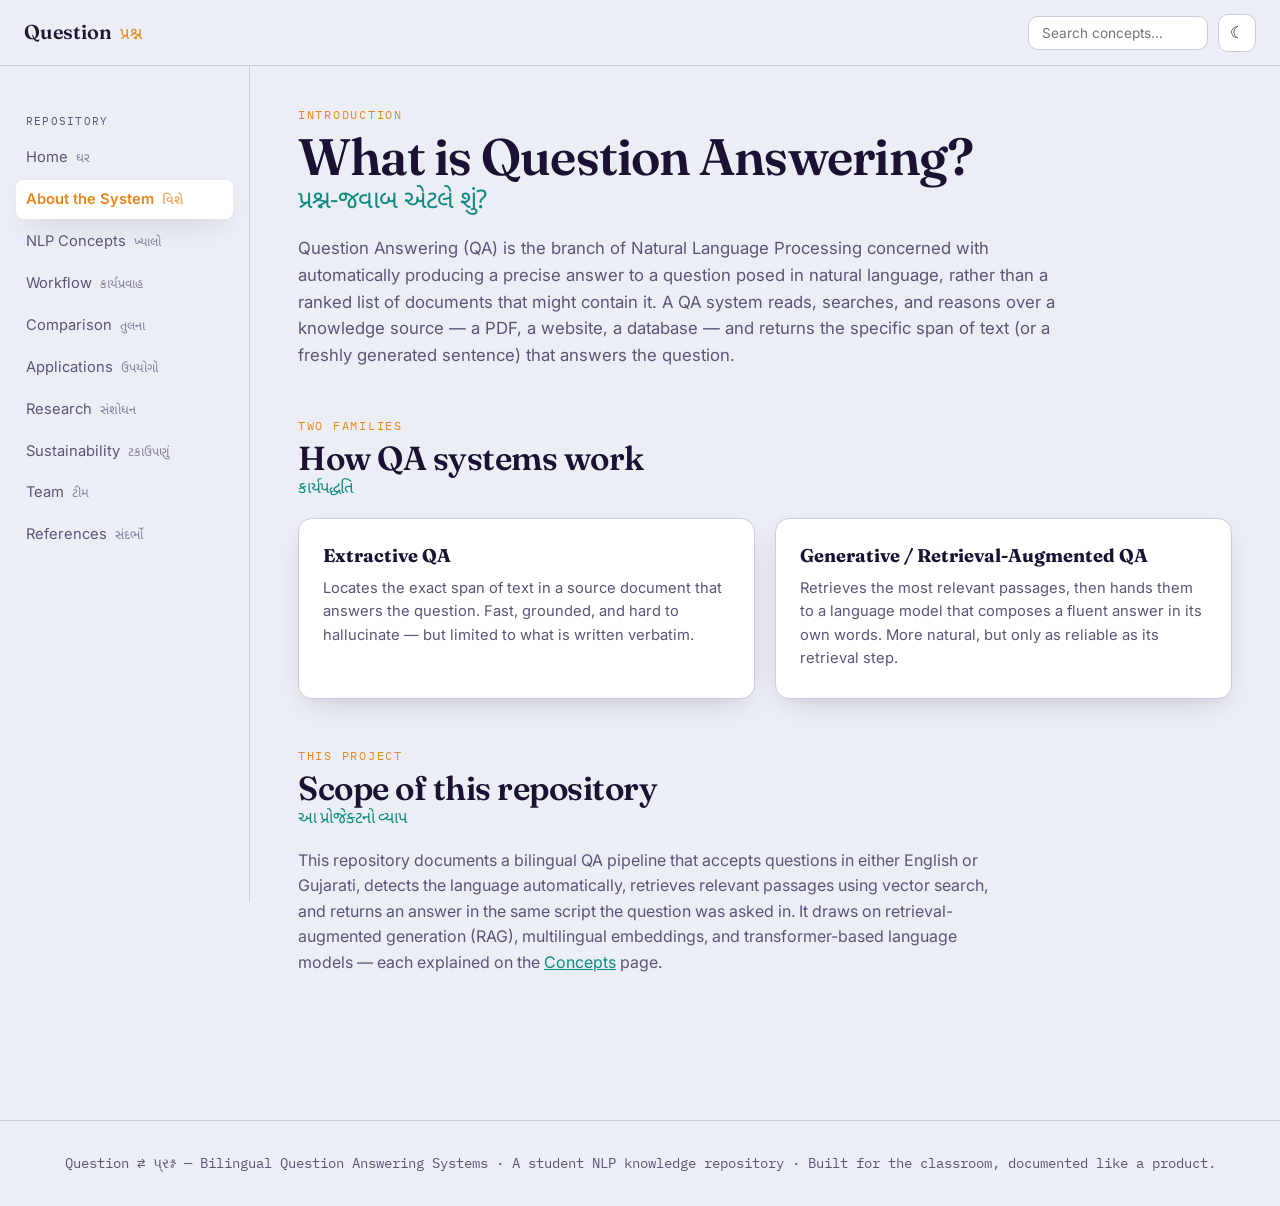
==== about.html @ a348e24c "moved to main folder" ====
<!DOCTYPE html>
<html lang="en">
<head>
<meta charset="UTF-8">
<meta name="viewport" content="width=device-width, initial-scale=1.0">
<title>About the System · Question ⇄ પ્રશ્ન</title>
<meta name="description" content="A bilingual (English + Gujarati) Question Answering Systems knowledge repository — concepts, pipelines, comparisons, applications and research.">
<link rel="preconnect" href="https://fonts.googleapis.com">
<link rel="preconnect" href="https://fonts.gstatic.com" crossorigin>
<link href="https://fonts.googleapis.com/css2?family=Fraunces:opsz,wght@9..144,400;9..144,600;9..144,700&family=Inter:wght@400;500;600;700&family=Noto+Sans+Gujarati:wght@400;500;600;700&family=IBM+Plex+Mono:wght@400;500&display=swap" rel="stylesheet">
<link rel="stylesheet" href="./css/style.css">
</head>
<body>
<div id="progress-bar"></div>
<header class="topbar">
  <div style="display:flex;align-items:center;gap:.4rem;">
    <button id="nav-toggle" class="icon-btn" aria-label="Toggle navigation">☰</button>
    <a class="brand" href="./index.html">
      <span class="brand-en">Question</span><span class="brand-gu">પ્રશ્ન</span>
    </a>
  </div>
  <div class="topbar-tools">
    <input id="search-input" type="text" placeholder="Search concepts…" aria-label="Search">
    <button id="theme-toggle" class="icon-btn" aria-label="Toggle dark mode">☾</button>
  </div>
</header>
<div class="shell">
  <aside class="sidebar" id="sidebar">
    <div class="sidebar-heading">Repository</div>
    <nav>
      <a class="nav-link" href="./index.html"><span class="en">Home</span><span class="gu">ઘર</span></a>
      <a class="nav-link active" href="./about.html"><span class="en">About the System</span><span class="gu">વિશે</span></a>
      <a class="nav-link" href="./concepts.html"><span class="en">NLP Concepts</span><span class="gu">ખ્યાલો</span></a>
      <a class="nav-link" href="./workflow.html"><span class="en">Workflow</span><span class="gu">કાર્યપ્રવાહ</span></a>
      <a class="nav-link" href="./comparison.html"><span class="en">Comparison</span><span class="gu">તુલના</span></a>
      <a class="nav-link" href="./applications.html"><span class="en">Applications</span><span class="gu">ઉપયોગો</span></a>
      <a class="nav-link" href="./research.html"><span class="en">Research</span><span class="gu">સંશોધન</span></a>
      <a class="nav-link" href="./sustainability.html"><span class="en">Sustainability</span><span class="gu">ટકાઉપણું</span></a>
      <a class="nav-link" href="./team.html"><span class="en">Team</span><span class="gu">ટીમ</span></a>
      <a class="nav-link" href="./references.html"><span class="en">References</span><span class="gu">સંદર્ભો</span></a>
    </nav>
  </aside>
  <main>

<div class="lockup"><span class="eyebrow">Introduction</span><h1>What is Question Answering?<span class="gu">પ્રશ્ન-જવાબ એટલે શું?</span></h1></div>
<p class="reveal" style="max-width:70ch; color:var(--text-mute); font-size:1.05rem;">Question Answering (QA) is the branch of Natural Language Processing concerned with automatically producing a precise answer to a question posed in natural language, rather than a ranked list of documents that might contain it. A QA system reads, searches, and reasons over a knowledge source — a PDF, a website, a database — and returns the specific span of text (or a freshly generated sentence) that answers the question.</p>

<section class="reveal">
  <div class="lockup"><span class="eyebrow">Two families</span><h2>How QA systems work<span class="gu">કાર્યપદ્ધતિ</span></h2></div>
  <div class="grid grid-2">
    <div class="card">
      <h3>Extractive QA</h3>
      <p>Locates the exact span of text in a source document that answers the question. Fast, grounded, and hard to hallucinate — but limited to what is written verbatim.</p>
    </div>
    <div class="card">
      <h3>Generative / Retrieval-Augmented QA</h3>
      <p>Retrieves the most relevant passages, then hands them to a language model that composes a fluent answer in its own words. More natural, but only as reliable as its retrieval step.</p>
    </div>
  </div>
</section>

<section class="reveal">
  <div class="lockup"><span class="eyebrow">This project</span><h2>Scope of this repository<span class="gu">આ પ્રોજેક્ટનો વ્યાપ</span></h2></div>
  <p style="max-width:70ch; color:var(--text-mute);">This repository documents a bilingual QA pipeline that accepts questions in either English or Gujarati, detects the language automatically, retrieves relevant passages using vector search, and returns an answer in the same script the question was asked in. It draws on retrieval-augmented generation (RAG), multilingual embeddings, and transformer-based language models — each explained on the <a href="concepts.html">Concepts</a> page.</p>
</section>
  </main>
</div>
<footer>
  Question ⇄ પ્રશ્ન — Bilingual Question Answering Systems &middot; A student NLP knowledge repository &middot; Built for the classroom, documented like a product.
</footer>
<button id="top-btn" aria-label="Back to top">↑</button>
<script src="./js/script.js"></script>
</body>
</html>
---- css/style.css ----
/* ============================================================
   Question ⇄ પ્રશ્ન — Bilingual QA Systems Knowledge Repository
   Design tokens
   ============================================================ */

:root{
  --ink:        #1B1233;
  --ink-soft:   #352a52;
  --paper:      #ECEEF5;
  --paper-raise:#FFFFFF;
  --border:     #CFC9E0;
  --saffron:    #E8871E;
  --saffron-dim:#c9740f;
  --teal:       #0E8C82;
  --teal-dim:   #0b6f67;
  --text:       #211735;
  --text-mute:  #5c5478;
  --radius:     14px;
  --shadow:     0 10px 30px -12px rgba(27,18,51,.25);
  --serif: "Fraunces", Georgia, serif;
  --sans:  "Inter", -apple-system, BlinkMacSystemFont, "Segoe UI", sans-serif;
  --guj:   "Noto Sans Gujarati", var(--sans);
  --mono:  "IBM Plex Mono", ui-monospace, monospace;
}

html[data-theme="dark"]{
  --ink:        #EDEAF6;
  --ink-soft:   #d9d4ea;
  --paper:      #140C24;
  --paper-raise:#1E1436;
  --border:     #3a2f57;
  --text:       #EDEAF6;
  --text-mute:  #b3abcf;
  --shadow:     0 10px 30px -12px rgba(0,0,0,.6);
}

*{box-sizing:border-box;}
html{scroll-behavior:smooth;}
body{
  margin:0;
  background:var(--paper);
  color:var(--text);
  font-family:var(--sans);
  line-height:1.6;
  transition:background .25s ease, color .25s ease;
}
img{max-width:100%;display:block;}
a{color:var(--teal);}
html[data-theme="dark"] a{color:#4fd9cc;}

/* ---------- reading progress bar ---------- */
#progress-bar{
  position:fixed; top:0; left:0; height:3px; width:0%;
  background:linear-gradient(90deg,var(--saffron),var(--teal));
  z-index:999; transition:width .1s linear;
}

/* ---------- topbar ---------- */
.topbar{
  position:sticky; top:0; z-index:90;
  display:flex; align-items:center; justify-content:space-between;
  gap:1rem; padding:.85rem 1.5rem;
  background:color-mix(in srgb, var(--paper) 88%, transparent);
  backdrop-filter:blur(10px);
  border-bottom:1px solid var(--border);
}
.brand{display:flex; align-items:baseline; gap:.55rem; text-decoration:none; color:var(--text);}
.brand-en{font-family:var(--serif); font-weight:600; font-size:1.25rem; letter-spacing:-.01em;}
.brand-gu{font-family:var(--guj); font-size:1.05rem; color:var(--saffron);}
.topbar-tools{display:flex; align-items:center; gap:.6rem;}
.icon-btn{
  border:1px solid var(--border); background:var(--paper-raise); color:var(--text);
  border-radius:10px; width:38px; height:38px; display:grid; place-items:center;
  cursor:pointer; font-size:1rem;
}
.icon-btn:hover{border-color:var(--saffron);}
#nav-toggle{display:none;}
#search-input{
  border:1px solid var(--border); background:var(--paper-raise); color:var(--text);
  border-radius:10px; padding:.5rem .8rem; font-family:var(--sans); font-size:.85rem;
  width:180px;
}

/* ---------- layout: sidebar + content ---------- */
.shell{display:flex; max-width:1320px; margin:0 auto;}
.sidebar{
  width:250px; flex:none; padding:1.5rem 1rem 3rem;
  position:sticky; top:64px; align-self:flex-start; height:calc(100vh - 64px);
  overflow-y:auto; border-right:1px solid var(--border);
}
.sidebar nav a{
  display:flex; align-items:baseline; gap:.5rem;
  text-decoration:none; color:var(--text-mute); font-size:.92rem;
  padding:.5rem .6rem; border-radius:8px; margin-bottom:.15rem;
}
.sidebar nav a .gu{font-family:var(--guj); font-size:.8rem; opacity:.7;}
.sidebar nav a:hover{background:var(--paper-raise); color:var(--text);}
.sidebar nav a.active{background:var(--paper-raise); color:var(--saffron); font-weight:600; box-shadow:var(--shadow);}
.sidebar-heading{
  font-family:var(--mono); text-transform:uppercase; letter-spacing:.12em;
  font-size:.68rem; color:var(--text-mute); margin:1.4rem 0 .5rem .6rem;
}

main{flex:1; min-width:0; padding:2.5rem 3rem 6rem;}

/* ---------- bilingual heading lockup (signature element) ---------- */
.lockup{margin:0 0 1.2rem;}
.lockup .eyebrow{
  font-family:var(--mono); font-size:.72rem; letter-spacing:.15em; text-transform:uppercase;
  color:var(--saffron); display:block; margin-bottom:.35rem;
}
.lockup h1, .lockup h2{
  font-family:var(--serif); font-weight:600; letter-spacing:-.015em;
  margin:0; line-height:1.05; color:var(--ink);
}
.lockup h1{font-size:clamp(2.1rem,4vw,3.4rem);}
.lockup h2{font-size:clamp(1.5rem,2.6vw,2.1rem);}
.lockup .gu{
  display:block; font-family:var(--guj); color:var(--teal);
  font-size:.5em; margin-top:.3rem; font-weight:400;
}
html[data-theme="dark"] .lockup .gu{color:#4fd9cc;}

/* ---------- hero ---------- */
.hero{
  display:grid; grid-template-columns:1.1fr .9fr; gap:2.5rem; align-items:center;
  padding:2rem 0 3rem; border-bottom:1px solid var(--border);
}
.hero p.lede{font-size:1.1rem; color:var(--text-mute); max-width:44ch;}
.hero-cta{display:flex; gap:.8rem; flex-wrap:wrap; margin-top:1.4rem;}
.btn{
  font-family:var(--sans); font-weight:600; font-size:.9rem;
  padding:.75rem 1.3rem; border-radius:10px; text-decoration:none;
  display:inline-flex; align-items:center; gap:.4rem; border:1px solid transparent;
  transition:transform .15s ease;
}
.btn:hover{transform:translateY(-2px);}
.btn-primary{background:var(--saffron); color:#1b1233;}
.btn-ghost{border-color:var(--border); color:var(--text);}

/* ---------- translation flow animation ---------- */
.flow-box{
  background:var(--paper-raise); border:1px solid var(--border); border-radius:var(--radius);
  padding:1.6rem; box-shadow:var(--shadow); text-align:center; font-family:var(--serif);
}
.flow-row{display:flex; align-items:center; justify-content:center; gap:.9rem; font-size:1.3rem; margin:.5rem 0;}
.flow-row .gu{font-family:var(--guj); color:var(--teal);}
.flow-arrow{color:var(--saffron); font-size:1.1rem;
  animation:pulse 2.2s ease-in-out infinite;}
@keyframes pulse{0%,100%{opacity:.4;transform:translateX(0);}50%{opacity:1;transform:translateX(4px);}}

/* ---------- sections / cards ---------- */
section{margin:3rem 0;}
.grid{display:grid; gap:1.2rem;}
.grid-3{grid-template-columns:repeat(3,1fr);}
.grid-2{grid-template-columns:repeat(2,1fr);}
.card{
  background:var(--paper-raise); border:1px solid var(--border); border-radius:var(--radius);
  padding:1.4rem 1.5rem; box-shadow:var(--shadow);
}
.card h3{font-family:var(--serif); margin:0 0 .4rem; font-size:1.15rem; color:var(--ink);}
.card .gu-tag{font-family:var(--guj); color:var(--teal); font-size:.85rem; display:block; margin-bottom:.6rem;}
.card p{color:var(--text-mute); margin:.3rem 0; font-size:.92rem;}
.reveal{opacity:0; transform:translateY(16px); transition:opacity .5s ease, transform .5s ease;}
.reveal.in{opacity:1; transform:none;}

/* concept card details */
details.card summary{cursor:pointer; font-family:var(--serif); font-size:1.1rem; color:var(--ink); list-style:none;}
details.card summary::-webkit-details-marker{display:none;}
details.card summary::after{content:"+"; float:right; color:var(--saffron); font-family:var(--mono);}
details.card[open] summary::after{content:"–";}
details.card dl{margin:.8rem 0 0;}
details.card dt{font-family:var(--mono); font-size:.7rem; text-transform:uppercase; letter-spacing:.08em; color:var(--saffron); margin-top:.7rem;}
details.card dd{margin:.15rem 0 0; color:var(--text-mute); font-size:.9rem;}

/* ---------- tables ---------- */
table{width:100%; border-collapse:collapse; background:var(--paper-raise); border-radius:var(--radius); overflow:hidden; box-shadow:var(--shadow);}
th,td{padding:.8rem 1rem; text-align:left; font-size:.9rem; border-bottom:1px solid var(--border);}
th{font-family:var(--mono); font-size:.72rem; text-transform:uppercase; letter-spacing:.08em; color:var(--saffron); background:var(--paper);}
tr:last-child td{border-bottom:none;}

/* ---------- pipeline diagrams ---------- */
.pipeline{display:flex; flex-wrap:wrap; align-items:center; gap:0; margin:1rem 0;}
.pipe-step{
  background:var(--paper-raise); border:1px solid var(--border); border-radius:10px;
  padding:.75rem 1.1rem; font-size:.88rem; font-family:var(--mono); box-shadow:var(--shadow);
}
.pipe-arrow{color:var(--saffron); font-size:1.2rem; margin:0 .6rem;}

/* ---------- applications ---------- */
.app-card{border-left:4px solid var(--saffron);}
.app-card.alt{border-left-color:var(--teal);}

/* ---------- footer ---------- */
footer{
  border-top:1px solid var(--border); padding:2rem 3rem; text-align:center;
  color:var(--text-mute); font-size:.85rem; font-family:var(--mono);
}

/* ---------- back to top ---------- */
#top-btn{
  position:fixed; bottom:1.6rem; right:1.6rem; z-index:80;
  width:44px; height:44px; border-radius:50%; border:1px solid var(--border);
  background:var(--saffron); color:#1b1233; font-size:1.1rem; cursor:pointer;
  box-shadow:var(--shadow); display:none; align-items:center; justify-content:center;
}
#top-btn.show{display:flex;}

/* ---------- responsive ---------- */
@media (max-width: 900px){
  .hero{grid-template-columns:1fr;}
  .grid-3{grid-template-columns:1fr 1fr;}
  .sidebar{
    position:fixed; left:-260px; top:0; height:100vh; background:var(--paper);
    z-index:100; box-shadow:var(--shadow); transition:left .25s ease; width:250px;
  }
  .sidebar.open{left:0;}
  #nav-toggle{display:grid;}
  main{padding:2rem 1.2rem 5rem;}
  #search-input{width:120px;}
}
@media (max-width: 600px){
  .grid-3, .grid-2{grid-template-columns:1fr;}
}

/* reduced motion */
@media (prefers-reduced-motion: reduce){
  *{animation:none !important; transition:none !important;}
}

/* focus visibility */
a:focus-visible, button:focus-visible, input:focus-visible{
  outline:2px solid var(--saffron); outline-offset:2px;
}
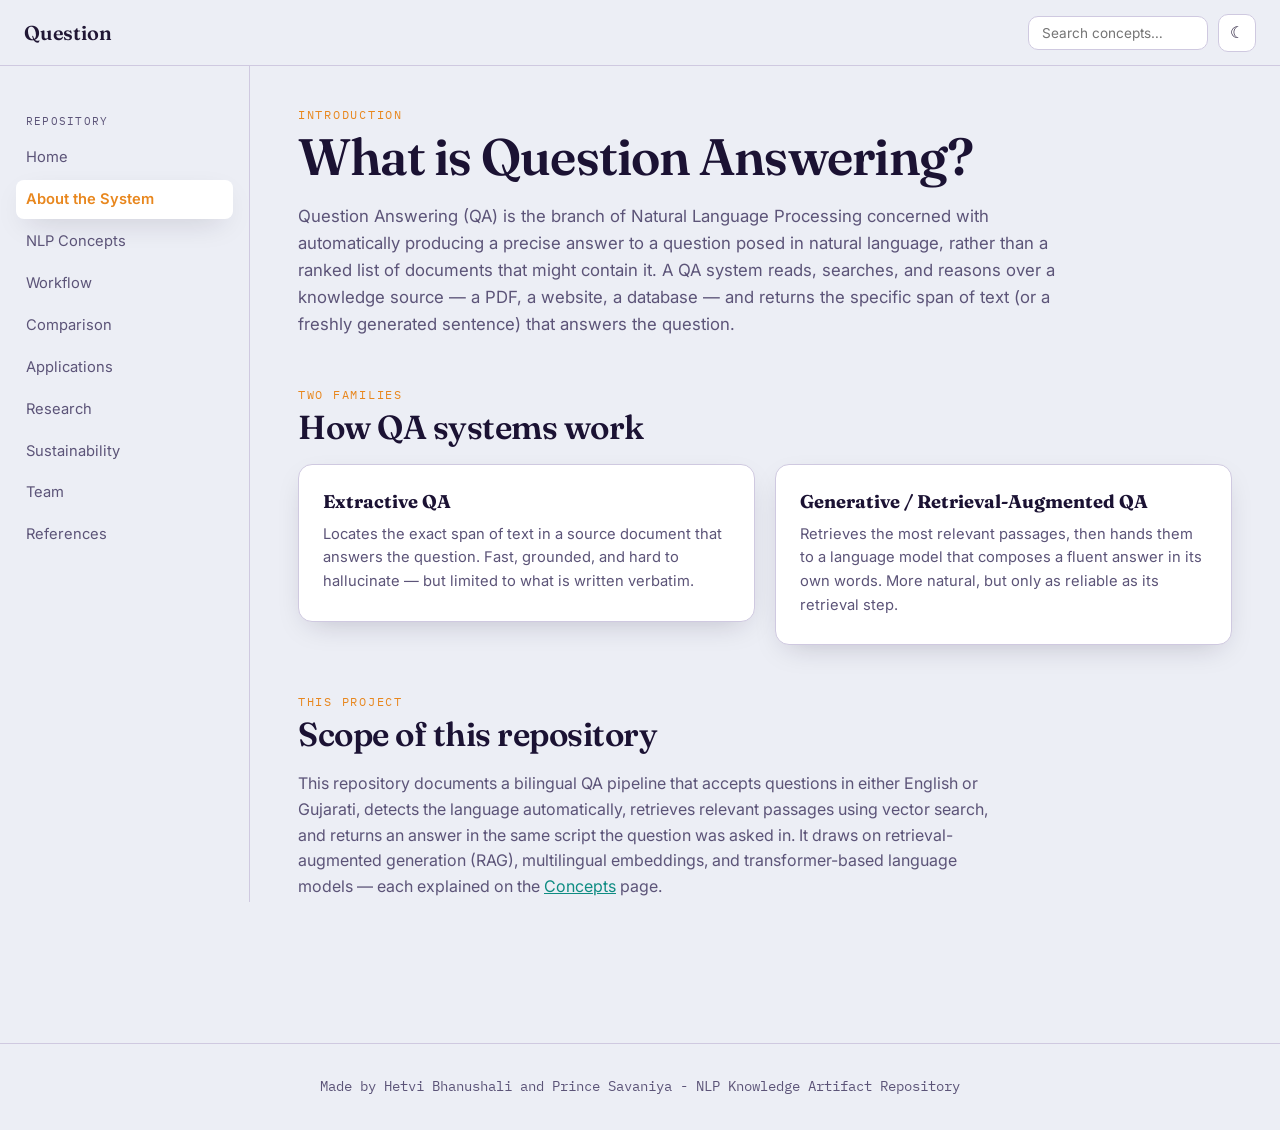
==== commit 021b793e: "final code" ====
--- a/about.html
+++ b/about.html
@@ -1,74 +1,95 @@
 <!DOCTYPE html>
 <html lang="en">
+
 <head>
-<meta charset="UTF-8">
-<meta name="viewport" content="width=device-width, initial-scale=1.0">
-<title>About the System · Question ⇄ પ્રશ્ન</title>
-<meta name="description" content="A bilingual (English + Gujarati) Question Answering Systems knowledge repository — concepts, pipelines, comparisons, applications and research.">
-<link rel="preconnect" href="https://fonts.googleapis.com">
-<link rel="preconnect" href="https://fonts.gstatic.com" crossorigin>
-<link href="https://fonts.googleapis.com/css2?family=Fraunces:opsz,wght@9..144,400;9..144,600;9..144,700&family=Inter:wght@400;500;600;700&family=Noto+Sans+Gujarati:wght@400;500;600;700&family=IBM+Plex+Mono:wght@400;500&display=swap" rel="stylesheet">
-<link rel="stylesheet" href="./css/style.css">
+  <meta charset="UTF-8">
+  <meta name="viewport" content="width=device-width, initial-scale=1.0">
+  <title>About the System · Question</title>
+  <meta name="description"
+    content="A bilingual (English + Gujarati) Question Answering Systems knowledge repository — concepts, pipelines, comparisons, applications and research.">
+  <link rel="preconnect" href="https://fonts.googleapis.com">
+  <link rel="preconnect" href="https://fonts.gstatic.com" crossorigin>
+  <link
+    href="https://fonts.googleapis.com/css2?family=Fraunces:opsz,wght@9..144,400;9..144,600;9..144,700&family=Inter:wght@400;500;600;700&family=Noto+Sans+Gujarati:wght@400;500;600;700&family=IBM+Plex+Mono:wght@400;500&display=swap"
+    rel="stylesheet">
+  <link rel="stylesheet" href="./css/style.css">
 </head>
+
 <body>
-<div id="progress-bar"></div>
-<header class="topbar">
-  <div style="display:flex;align-items:center;gap:.4rem;">
-    <button id="nav-toggle" class="icon-btn" aria-label="Toggle navigation">☰</button>
-    <a class="brand" href="./index.html">
-      <span class="brand-en">Question</span><span class="brand-gu">પ્રશ્ન</span>
-    </a>
+  <div id="progress-bar"></div>
+  <header class="topbar">
+    <div style="display:flex;align-items:center;gap:.4rem;">
+      <button id="nav-toggle" class="icon-btn" aria-label="Toggle navigation">☰</button>
+      <a class="brand" href="./index.html">
+        <span class="brand-en">Question</span>
+      </a>
+    </div>
+    <div class="topbar-tools">
+      <input id="search-input" type="text" placeholder="Search concepts…" aria-label="Search">
+      <button id="theme-toggle" class="icon-btn" aria-label="Toggle dark mode">☾</button>
+    </div>
+  </header>
+  <div class="shell">
+    <aside class="sidebar" id="sidebar">
+      <div class="sidebar-heading">Repository</div>
+      <nav>
+        <a class="nav-link" href="./index.html">Home</a>
+        <a class="nav-link active" href="./about.html">About the System</a>
+        <a class="nav-link" href="./concepts.html">NLP Concepts</a>
+        <a class="nav-link" href="./workflow.html">Workflow</a>
+        <a class="nav-link" href="./comparison.html">Comparison</a>
+        <a class="nav-link" href="./applications.html">Applications</a>
+        <a class="nav-link" href="./research.html">Research</a>
+        <a class="nav-link" href="./sustainability.html">Sustainability</a>
+        <a class="nav-link" href="./team.html">Team</a>
+        <a class="nav-link" href="./references.html">References</a>
+      </nav>
+    </aside>
+    <main>
+
+      <div class="lockup"><span class="eyebrow">Introduction</span>
+        <h1>What is Question Answering?</h1>
+      </div>
+      <p class="reveal" style="max-width:70ch; color:var(--text-mute); font-size:1.05rem;">Question Answering (QA) is
+        the branch of Natural Language Processing concerned with automatically producing a precise answer to a question
+        posed in natural language, rather than a ranked list of documents that might contain it. A QA system reads,
+        searches, and reasons over a knowledge source — a PDF, a website, a database — and returns the specific span of
+        text (or a freshly generated sentence) that answers the question.</p>
+
+      <section class="reveal">
+        <div class="lockup"><span class="eyebrow">Two families</span>
+          <h2>How QA systems work</h2>
+        </div>
+        <div class="grid grid-2">
+          <div class="card">
+            <h3>Extractive QA</h3>
+            <p>Locates the exact span of text in a source document that answers the question. Fast, grounded, and hard
+              to hallucinate — but limited to what is written verbatim.</p>
+          </div>
+          <div class="card">
+            <h3>Generative / Retrieval-Augmented QA</h3>
+            <p>Retrieves the most relevant passages, then hands them to a language model that composes a fluent answer
+              in its own words. More natural, but only as reliable as its retrieval step.</p>
+          </div>
+        </div>
+      </section>
+
+      <section class="reveal">
+        <div class="lockup"><span class="eyebrow">This project</span>
+          <h2>Scope of this repository</h2>
+        </div>
+        <p style="max-width:70ch; color:var(--text-mute);">This repository documents a bilingual QA pipeline that
+          accepts questions in either English or Gujarati, detects the language automatically, retrieves relevant
+          passages using vector search, and returns an answer in the same script the question was asked in. It draws on
+          retrieval-augmented generation (RAG), multilingual embeddings, and transformer-based language models — each
+          explained on the <a href="concepts.html">Concepts</a> page.</p>
+      </section>
+    </main>
   </div>
-  <div class="topbar-tools">
-    <input id="search-input" type="text" placeholder="Search concepts…" aria-label="Search">
-    <button id="theme-toggle" class="icon-btn" aria-label="Toggle dark mode">☾</button>
-  </div>
-</header>
-<div class="shell">
-  <aside class="sidebar" id="sidebar">
-    <div class="sidebar-heading">Repository</div>
-    <nav>
-      <a class="nav-link" href="./index.html"><span class="en">Home</span><span class="gu">ઘર</span></a>
-      <a class="nav-link active" href="./about.html"><span class="en">About the System</span><span class="gu">વિશે</span></a>
-      <a class="nav-link" href="./concepts.html"><span class="en">NLP Concepts</span><span class="gu">ખ્યાલો</span></a>
-      <a class="nav-link" href="./workflow.html"><span class="en">Workflow</span><span class="gu">કાર્યપ્રવાહ</span></a>
-      <a class="nav-link" href="./comparison.html"><span class="en">Comparison</span><span class="gu">તુલના</span></a>
-      <a class="nav-link" href="./applications.html"><span class="en">Applications</span><span class="gu">ઉપયોગો</span></a>
-      <a class="nav-link" href="./research.html"><span class="en">Research</span><span class="gu">સંશોધન</span></a>
-      <a class="nav-link" href="./sustainability.html"><span class="en">Sustainability</span><span class="gu">ટકાઉપણું</span></a>
-      <a class="nav-link" href="./team.html"><span class="en">Team</span><span class="gu">ટીમ</span></a>
-      <a class="nav-link" href="./references.html"><span class="en">References</span><span class="gu">સંદર્ભો</span></a>
-    </nav>
-  </aside>
-  <main>
+  <footer>
+    Made by Hetvi Bhanushali and Prince Savaniya - NLP Knowledge Artifact Repository</footer>
+  <button id="top-btn" aria-label="Back to top">↑</button>
+  <script src="./js/script.js"></script>
+</body>
 
-<div class="lockup"><span class="eyebrow">Introduction</span><h1>What is Question Answering?<span class="gu">પ્રશ્ન-જવાબ એટલે શું?</span></h1></div>
-<p class="reveal" style="max-width:70ch; color:var(--text-mute); font-size:1.05rem;">Question Answering (QA) is the branch of Natural Language Processing concerned with automatically producing a precise answer to a question posed in natural language, rather than a ranked list of documents that might contain it. A QA system reads, searches, and reasons over a knowledge source — a PDF, a website, a database — and returns the specific span of text (or a freshly generated sentence) that answers the question.</p>
-
-<section class="reveal">
-  <div class="lockup"><span class="eyebrow">Two families</span><h2>How QA systems work<span class="gu">કાર્યપદ્ધતિ</span></h2></div>
-  <div class="grid grid-2">
-    <div class="card">
-      <h3>Extractive QA</h3>
-      <p>Locates the exact span of text in a source document that answers the question. Fast, grounded, and hard to hallucinate — but limited to what is written verbatim.</p>
-    </div>
-    <div class="card">
-      <h3>Generative / Retrieval-Augmented QA</h3>
-      <p>Retrieves the most relevant passages, then hands them to a language model that composes a fluent answer in its own words. More natural, but only as reliable as its retrieval step.</p>
-    </div>
-  </div>
-</section>
-
-<section class="reveal">
-  <div class="lockup"><span class="eyebrow">This project</span><h2>Scope of this repository<span class="gu">આ પ્રોજેક્ટનો વ્યાપ</span></h2></div>
-  <p style="max-width:70ch; color:var(--text-mute);">This repository documents a bilingual QA pipeline that accepts questions in either English or Gujarati, detects the language automatically, retrieves relevant passages using vector search, and returns an answer in the same script the question was asked in. It draws on retrieval-augmented generation (RAG), multilingual embeddings, and transformer-based language models — each explained on the <a href="concepts.html">Concepts</a> page.</p>
-</section>
-  </main>
-</div>
-<footer>
-  Question ⇄ પ્રશ્ન — Bilingual Question Answering Systems &middot; A student NLP knowledge repository &middot; Built for the classroom, documented like a product.
-</footer>
-<button id="top-btn" aria-label="Back to top">↑</button>
-<script src="./js/script.js"></script>
-</body>
-</html>
+</html>
--- a/css/style.css
+++ b/css/style.css
@@ -3,232 +3,619 @@
    Design tokens
    ============================================================ */
 
-:root{
-  --ink:        #1B1233;
-  --ink-soft:   #352a52;
-  --paper:      #ECEEF5;
-  --paper-raise:#FFFFFF;
-  --border:     #CFC9E0;
-  --saffron:    #E8871E;
-  --saffron-dim:#c9740f;
-  --teal:       #0E8C82;
-  --teal-dim:   #0b6f67;
-  --text:       #211735;
-  --text-mute:  #5c5478;
-  --radius:     14px;
-  --shadow:     0 10px 30px -12px rgba(27,18,51,.25);
+:root {
+  --ink: #1B1233;
+  --ink-soft: #352a52;
+  --paper: #ECEEF5;
+  --paper-raise: #FFFFFF;
+  --border: #CFC9E0;
+  --saffron: #E8871E;
+  --saffron-dim: #c9740f;
+  --teal: #0E8C82;
+  --teal-dim: #0b6f67;
+  --text: #211735;
+  --text-mute: #5c5478;
+  --radius: 14px;
+  --shadow: 0 10px 30px -12px rgba(27, 18, 51, .25);
   --serif: "Fraunces", Georgia, serif;
-  --sans:  "Inter", -apple-system, BlinkMacSystemFont, "Segoe UI", sans-serif;
-  --guj:   "Noto Sans Gujarati", var(--sans);
-  --mono:  "IBM Plex Mono", ui-monospace, monospace;
-}
-
-html[data-theme="dark"]{
-  --ink:        #EDEAF6;
-  --ink-soft:   #d9d4ea;
-  --paper:      #140C24;
-  --paper-raise:#1E1436;
-  --border:     #3a2f57;
-  --text:       #EDEAF6;
-  --text-mute:  #b3abcf;
-  --shadow:     0 10px 30px -12px rgba(0,0,0,.6);
-}
-
-*{box-sizing:border-box;}
-html{scroll-behavior:smooth;}
-body{
-  margin:0;
-  background:var(--paper);
-  color:var(--text);
-  font-family:var(--sans);
-  line-height:1.6;
-  transition:background .25s ease, color .25s ease;
-}
-img{max-width:100%;display:block;}
-a{color:var(--teal);}
-html[data-theme="dark"] a{color:#4fd9cc;}
+  --sans: "Inter", -apple-system, BlinkMacSystemFont, "Segoe UI", sans-serif;
+  --guj: "Noto Sans Gujarati", var(--sans);
+  --mono: "IBM Plex Mono", ui-monospace, monospace;
+}
+
+html[data-theme="dark"] {
+  --ink: #EDEAF6;
+  --ink-soft: #d9d4ea;
+  --paper: #140C24;
+  --paper-raise: #1E1436;
+  --border: #3a2f57;
+  --text: #EDEAF6;
+  --text-mute: #b3abcf;
+  --shadow: 0 10px 30px -12px rgba(0, 0, 0, .6);
+}
+
+* {
+  box-sizing: border-box;
+}
+
+html {
+  scroll-behavior: smooth;
+}
+
+body {
+  margin: 0;
+  background: var(--paper);
+  color: var(--text);
+  font-family: var(--sans);
+  line-height: 1.6;
+  transition: background .25s ease, color .25s ease;
+}
+
+img {
+  max-width: 100%;
+  display: block;
+}
+
+a {
+  color: var(--teal);
+}
+
+html[data-theme="dark"] a {
+  color: #4fd9cc;
+}
 
 /* ---------- reading progress bar ---------- */
-#progress-bar{
-  position:fixed; top:0; left:0; height:3px; width:0%;
-  background:linear-gradient(90deg,var(--saffron),var(--teal));
-  z-index:999; transition:width .1s linear;
+#progress-bar {
+  position: fixed;
+  top: 0;
+  left: 0;
+  height: 3px;
+  width: 0%;
+  background: linear-gradient(90deg, var(--saffron), var(--teal));
+  z-index: 999;
+  transition: width .1s linear;
 }
 
 /* ---------- topbar ---------- */
-.topbar{
-  position:sticky; top:0; z-index:90;
-  display:flex; align-items:center; justify-content:space-between;
-  gap:1rem; padding:.85rem 1.5rem;
-  background:color-mix(in srgb, var(--paper) 88%, transparent);
-  backdrop-filter:blur(10px);
-  border-bottom:1px solid var(--border);
-}
-.brand{display:flex; align-items:baseline; gap:.55rem; text-decoration:none; color:var(--text);}
-.brand-en{font-family:var(--serif); font-weight:600; font-size:1.25rem; letter-spacing:-.01em;}
-.brand-gu{font-family:var(--guj); font-size:1.05rem; color:var(--saffron);}
-.topbar-tools{display:flex; align-items:center; gap:.6rem;}
-.icon-btn{
-  border:1px solid var(--border); background:var(--paper-raise); color:var(--text);
-  border-radius:10px; width:38px; height:38px; display:grid; place-items:center;
-  cursor:pointer; font-size:1rem;
-}
-.icon-btn:hover{border-color:var(--saffron);}
-#nav-toggle{display:none;}
-#search-input{
-  border:1px solid var(--border); background:var(--paper-raise); color:var(--text);
-  border-radius:10px; padding:.5rem .8rem; font-family:var(--sans); font-size:.85rem;
-  width:180px;
+.topbar {
+  position: sticky;
+  top: 0;
+  z-index: 90;
+  display: flex;
+  align-items: center;
+  justify-content: space-between;
+  gap: 1rem;
+  padding: .85rem 1.5rem;
+  background: color-mix(in srgb, var(--paper) 88%, transparent);
+  backdrop-filter: blur(10px);
+  border-bottom: 1px solid var(--border);
+}
+
+.brand {
+  display: flex;
+  align-items: baseline;
+  gap: .55rem;
+  text-decoration: none;
+  color: var(--text);
+}
+
+.brand-en {
+  font-family: var(--serif);
+  font-weight: 600;
+  font-size: 1.25rem;
+  letter-spacing: -.01em;
+}
+
+.brand-gu {
+  font-family: var(--guj);
+  font-size: 1.05rem;
+  color: var(--saffron);
+}
+
+.topbar-tools {
+  display: flex;
+  align-items: center;
+  gap: .6rem;
+}
+
+.icon-btn {
+  border: 1px solid var(--border);
+  background: var(--paper-raise);
+  color: var(--text);
+  border-radius: 10px;
+  width: 38px;
+  height: 38px;
+  display: grid;
+  place-items: center;
+  cursor: pointer;
+  font-size: 1rem;
+}
+
+.icon-btn:hover {
+  border-color: var(--saffron);
+}
+
+#nav-toggle {
+  display: none;
+}
+
+#search-input {
+  border: 1px solid var(--border);
+  background: var(--paper-raise);
+  color: var(--text);
+  border-radius: 10px;
+  padding: .5rem .8rem;
+  font-family: var(--sans);
+  font-size: .85rem;
+  width: 180px;
 }
 
 /* ---------- layout: sidebar + content ---------- */
-.shell{display:flex; max-width:1320px; margin:0 auto;}
-.sidebar{
-  width:250px; flex:none; padding:1.5rem 1rem 3rem;
-  position:sticky; top:64px; align-self:flex-start; height:calc(100vh - 64px);
-  overflow-y:auto; border-right:1px solid var(--border);
-}
-.sidebar nav a{
-  display:flex; align-items:baseline; gap:.5rem;
-  text-decoration:none; color:var(--text-mute); font-size:.92rem;
-  padding:.5rem .6rem; border-radius:8px; margin-bottom:.15rem;
-}
-.sidebar nav a .gu{font-family:var(--guj); font-size:.8rem; opacity:.7;}
-.sidebar nav a:hover{background:var(--paper-raise); color:var(--text);}
-.sidebar nav a.active{background:var(--paper-raise); color:var(--saffron); font-weight:600; box-shadow:var(--shadow);}
-.sidebar-heading{
-  font-family:var(--mono); text-transform:uppercase; letter-spacing:.12em;
-  font-size:.68rem; color:var(--text-mute); margin:1.4rem 0 .5rem .6rem;
-}
-
-main{flex:1; min-width:0; padding:2.5rem 3rem 6rem;}
+.shell {
+  display: flex;
+  max-width: 1320px;
+  margin: 0 auto;
+}
+
+.sidebar {
+  width: 250px;
+  flex: none;
+  padding: 1.5rem 1rem 3rem;
+  position: sticky;
+  top: 64px;
+  align-self: flex-start;
+  height: calc(100vh - 64px);
+  overflow-y: auto;
+  border-right: 1px solid var(--border);
+}
+
+.sidebar nav a {
+  display: flex;
+  align-items: baseline;
+  gap: .5rem;
+  text-decoration: none;
+  color: var(--text-mute);
+  font-size: .92rem;
+  padding: .5rem .6rem;
+  border-radius: 8px;
+  margin-bottom: .15rem;
+}
+
+.sidebar nav a .gu {
+  font-family: var(--guj);
+  font-size: .8rem;
+  opacity: .7;
+}
+
+.sidebar nav a:hover {
+  background: var(--paper-raise);
+  color: var(--text);
+}
+
+.sidebar nav a.active {
+  background: var(--paper-raise);
+  color: var(--saffron);
+  font-weight: 600;
+  box-shadow: var(--shadow);
+}
+
+.sidebar-heading {
+  font-family: var(--mono);
+  text-transform: uppercase;
+  letter-spacing: .12em;
+  font-size: .68rem;
+  color: var(--text-mute);
+  margin: 1.4rem 0 .5rem .6rem;
+}
+
+main {
+  flex: 1;
+  min-width: 0;
+  padding: 2.5rem 3rem 6rem;
+}
 
 /* ---------- bilingual heading lockup (signature element) ---------- */
-.lockup{margin:0 0 1.2rem;}
-.lockup .eyebrow{
-  font-family:var(--mono); font-size:.72rem; letter-spacing:.15em; text-transform:uppercase;
-  color:var(--saffron); display:block; margin-bottom:.35rem;
-}
-.lockup h1, .lockup h2{
-  font-family:var(--serif); font-weight:600; letter-spacing:-.015em;
-  margin:0; line-height:1.05; color:var(--ink);
-}
-.lockup h1{font-size:clamp(2.1rem,4vw,3.4rem);}
-.lockup h2{font-size:clamp(1.5rem,2.6vw,2.1rem);}
-.lockup .gu{
-  display:block; font-family:var(--guj); color:var(--teal);
-  font-size:.5em; margin-top:.3rem; font-weight:400;
-}
-html[data-theme="dark"] .lockup .gu{color:#4fd9cc;}
+.lockup {
+  margin: 0 0 1.2rem;
+}
+
+.lockup .eyebrow {
+  font-family: var(--mono);
+  font-size: .72rem;
+  letter-spacing: .15em;
+  text-transform: uppercase;
+  color: var(--saffron);
+  display: block;
+  margin-bottom: .35rem;
+}
+
+.lockup h1,
+.lockup h2 {
+  font-family: var(--serif);
+  font-weight: 600;
+  letter-spacing: -.015em;
+  margin: 0;
+  line-height: 1.05;
+  color: var(--ink);
+}
+
+.lockup h1 {
+  font-size: clamp(2.1rem, 4vw, 3.4rem);
+}
+
+.lockup h2 {
+  font-size: clamp(1.5rem, 2.6vw, 2.1rem);
+}
+
+.lockup .gu {
+  display: block;
+  font-family: var(--guj);
+  color: var(--teal);
+  font-size: .5em;
+  margin-top: .3rem;
+  font-weight: 400;
+}
+
+html[data-theme="dark"] .lockup .gu {
+  color: #4fd9cc;
+}
 
 /* ---------- hero ---------- */
-.hero{
-  display:grid; grid-template-columns:1.1fr .9fr; gap:2.5rem; align-items:center;
-  padding:2rem 0 3rem; border-bottom:1px solid var(--border);
-}
-.hero p.lede{font-size:1.1rem; color:var(--text-mute); max-width:44ch;}
-.hero-cta{display:flex; gap:.8rem; flex-wrap:wrap; margin-top:1.4rem;}
-.btn{
-  font-family:var(--sans); font-weight:600; font-size:.9rem;
-  padding:.75rem 1.3rem; border-radius:10px; text-decoration:none;
-  display:inline-flex; align-items:center; gap:.4rem; border:1px solid transparent;
-  transition:transform .15s ease;
-}
-.btn:hover{transform:translateY(-2px);}
-.btn-primary{background:var(--saffron); color:#1b1233;}
-.btn-ghost{border-color:var(--border); color:var(--text);}
+.hero {
+  display: grid;
+  grid-template-columns: 1.1fr .9fr;
+  gap: 2.5rem;
+  align-items: center;
+  padding: 2rem 0 3rem;
+  border-bottom: 1px solid var(--border);
+}
+
+.hero p.lede {
+  font-size: 1.1rem;
+  color: var(--text-mute);
+  max-width: 44ch;
+}
+
+.hero-cta {
+  display: flex;
+  gap: .8rem;
+  flex-wrap: wrap;
+  margin-top: 1.4rem;
+}
+
+.btn {
+  font-family: var(--sans);
+  font-weight: 600;
+  font-size: .9rem;
+  padding: .75rem 1.3rem;
+  border-radius: 10px;
+  text-decoration: none;
+  display: inline-flex;
+  align-items: center;
+  gap: .4rem;
+  border: 1px solid transparent;
+  transition: transform .15s ease;
+}
+
+.btn:hover {
+  transform: translateY(-2px);
+}
+
+.btn-primary {
+  background: var(--saffron);
+  color: #1b1233;
+}
+
+.btn-ghost {
+  border-color: var(--border);
+  color: var(--text);
+}
 
 /* ---------- translation flow animation ---------- */
-.flow-box{
-  background:var(--paper-raise); border:1px solid var(--border); border-radius:var(--radius);
-  padding:1.6rem; box-shadow:var(--shadow); text-align:center; font-family:var(--serif);
-}
-.flow-row{display:flex; align-items:center; justify-content:center; gap:.9rem; font-size:1.3rem; margin:.5rem 0;}
-.flow-row .gu{font-family:var(--guj); color:var(--teal);}
-.flow-arrow{color:var(--saffron); font-size:1.1rem;
-  animation:pulse 2.2s ease-in-out infinite;}
-@keyframes pulse{0%,100%{opacity:.4;transform:translateX(0);}50%{opacity:1;transform:translateX(4px);}}
+.flow-box {
+  background: var(--paper-raise);
+  border: 1px solid var(--border);
+  border-radius: var(--radius);
+  padding: 1.6rem;
+  box-shadow: var(--shadow);
+  text-align: center;
+  font-family: var(--serif);
+}
+
+.flow-row {
+  display: flex;
+  align-items: center;
+  justify-content: center;
+  gap: .9rem;
+  font-size: 1.3rem;
+  margin: .5rem 0;
+}
+
+.flow-row .gu {
+  font-family: var(--guj);
+  color: var(--teal);
+}
+
+.flow-arrow {
+  color: var(--saffron);
+  font-size: 1.1rem;
+  animation: pulse 2.2s ease-in-out infinite;
+}
+
+@keyframes pulse {
+
+  0%,
+  100% {
+    opacity: .4;
+    transform: translateX(0);
+  }
+
+  50% {
+    opacity: 1;
+    transform: translateX(4px);
+  }
+}
 
 /* ---------- sections / cards ---------- */
-section{margin:3rem 0;}
-.grid{display:grid; gap:1.2rem;}
-.grid-3{grid-template-columns:repeat(3,1fr);}
-.grid-2{grid-template-columns:repeat(2,1fr);}
-.card{
-  background:var(--paper-raise); border:1px solid var(--border); border-radius:var(--radius);
-  padding:1.4rem 1.5rem; box-shadow:var(--shadow);
-}
-.card h3{font-family:var(--serif); margin:0 0 .4rem; font-size:1.15rem; color:var(--ink);}
-.card .gu-tag{font-family:var(--guj); color:var(--teal); font-size:.85rem; display:block; margin-bottom:.6rem;}
-.card p{color:var(--text-mute); margin:.3rem 0; font-size:.92rem;}
-.reveal{opacity:0; transform:translateY(16px); transition:opacity .5s ease, transform .5s ease;}
-.reveal.in{opacity:1; transform:none;}
+section {
+  margin: 3rem 0;
+}
+
+.grid {
+  display: grid;
+  gap: 1.2rem;
+  align-items: start;
+}
+
+.grid-3 {
+  grid-template-columns: repeat(3, 1fr);
+}
+
+.grid-2 {
+  grid-template-columns: repeat(2, 1fr);
+}
+
+.card {
+  background: var(--paper-raise);
+  border: 1px solid var(--border);
+  border-radius: var(--radius);
+  padding: 1.4rem 1.5rem;
+  box-shadow: var(--shadow);
+}
+
+.card h3 {
+  font-family: var(--serif);
+  margin: 0 0 .4rem;
+  font-size: 1.15rem;
+  color: var(--ink);
+}
+
+.card .gu-tag {
+  font-family: var(--guj);
+  color: var(--teal);
+  font-size: .85rem;
+  display: block;
+  margin-bottom: .6rem;
+}
+
+.card p {
+  color: var(--text-mute);
+  margin: .3rem 0;
+  font-size: .92rem;
+}
+
+.reveal {
+  opacity: 0;
+  transform: translateY(16px);
+  transition: opacity .5s ease, transform .5s ease;
+}
+
+.reveal.in {
+  opacity: 1;
+  transform: none;
+}
 
 /* concept card details */
-details.card summary{cursor:pointer; font-family:var(--serif); font-size:1.1rem; color:var(--ink); list-style:none;}
-details.card summary::-webkit-details-marker{display:none;}
-details.card summary::after{content:"+"; float:right; color:var(--saffron); font-family:var(--mono);}
-details.card[open] summary::after{content:"–";}
-details.card dl{margin:.8rem 0 0;}
-details.card dt{font-family:var(--mono); font-size:.7rem; text-transform:uppercase; letter-spacing:.08em; color:var(--saffron); margin-top:.7rem;}
-details.card dd{margin:.15rem 0 0; color:var(--text-mute); font-size:.9rem;}
+details.card summary {
+  cursor: pointer;
+  font-family: var(--serif);
+  font-size: 1.1rem;
+  color: var(--ink);
+  list-style: none;
+}
+
+details.card summary::-webkit-details-marker {
+  display: none;
+}
+
+details.card summary::after {
+  content: "+";
+  float: right;
+  color: var(--saffron);
+  font-family: var(--mono);
+}
+
+details.card[open] summary::after {
+  content: "–";
+}
+
+details.card dl {
+  margin: .8rem 0 0;
+}
+
+details.card dt {
+  font-family: var(--mono);
+  font-size: .7rem;
+  text-transform: uppercase;
+  letter-spacing: .08em;
+  color: var(--saffron);
+  margin-top: .7rem;
+}
+
+details.card dd {
+  margin: .15rem 0 0;
+  color: var(--text-mute);
+  font-size: .9rem;
+}
 
 /* ---------- tables ---------- */
-table{width:100%; border-collapse:collapse; background:var(--paper-raise); border-radius:var(--radius); overflow:hidden; box-shadow:var(--shadow);}
-th,td{padding:.8rem 1rem; text-align:left; font-size:.9rem; border-bottom:1px solid var(--border);}
-th{font-family:var(--mono); font-size:.72rem; text-transform:uppercase; letter-spacing:.08em; color:var(--saffron); background:var(--paper);}
-tr:last-child td{border-bottom:none;}
+table {
+  width: 100%;
+  border-collapse: collapse;
+  background: var(--paper-raise);
+  border-radius: var(--radius);
+  overflow: hidden;
+  box-shadow: var(--shadow);
+}
+
+th,
+td {
+  padding: .8rem 1rem;
+  text-align: left;
+  font-size: .9rem;
+  border-bottom: 1px solid var(--border);
+}
+
+th {
+  font-family: var(--mono);
+  font-size: .72rem;
+  text-transform: uppercase;
+  letter-spacing: .08em;
+  color: var(--saffron);
+  background: var(--paper);
+}
+
+tr:last-child td {
+  border-bottom: none;
+}
 
 /* ---------- pipeline diagrams ---------- */
-.pipeline{display:flex; flex-wrap:wrap; align-items:center; gap:0; margin:1rem 0;}
-.pipe-step{
-  background:var(--paper-raise); border:1px solid var(--border); border-radius:10px;
-  padding:.75rem 1.1rem; font-size:.88rem; font-family:var(--mono); box-shadow:var(--shadow);
-}
-.pipe-arrow{color:var(--saffron); font-size:1.2rem; margin:0 .6rem;}
+.pipeline {
+  display: flex;
+  flex-wrap: wrap;
+  align-items: center;
+  gap: 0;
+  margin: 1rem 0;
+}
+
+.pipe-step {
+  background: var(--paper-raise);
+  border: 1px solid var(--border);
+  border-radius: 10px;
+  padding: .75rem 1.1rem;
+  font-size: .88rem;
+  font-family: var(--mono);
+  box-shadow: var(--shadow);
+}
+
+.pipe-arrow {
+  color: var(--saffron);
+  font-size: 1.2rem;
+  margin: 0 .6rem;
+}
 
 /* ---------- applications ---------- */
-.app-card{border-left:4px solid var(--saffron);}
-.app-card.alt{border-left-color:var(--teal);}
+.app-card {
+  border-left: 4px solid var(--saffron);
+}
+
+.app-card.alt {
+  border-left-color: var(--teal);
+}
 
 /* ---------- footer ---------- */
-footer{
-  border-top:1px solid var(--border); padding:2rem 3rem; text-align:center;
-  color:var(--text-mute); font-size:.85rem; font-family:var(--mono);
+footer {
+  border-top: 1px solid var(--border);
+  padding: 2rem 3rem;
+  text-align: center;
+  color: var(--text-mute);
+  font-size: .85rem;
+  font-family: var(--mono);
 }
 
 /* ---------- back to top ---------- */
-#top-btn{
-  position:fixed; bottom:1.6rem; right:1.6rem; z-index:80;
-  width:44px; height:44px; border-radius:50%; border:1px solid var(--border);
-  background:var(--saffron); color:#1b1233; font-size:1.1rem; cursor:pointer;
-  box-shadow:var(--shadow); display:none; align-items:center; justify-content:center;
-}
-#top-btn.show{display:flex;}
+#top-btn {
+  position: fixed;
+  bottom: 1.6rem;
+  right: 1.6rem;
+  z-index: 80;
+  width: 44px;
+  height: 44px;
+  border-radius: 50%;
+  border: 1px solid var(--border);
+  background: var(--saffron);
+  color: #1b1233;
+  font-size: 1.1rem;
+  cursor: pointer;
+  box-shadow: var(--shadow);
+  display: none;
+  align-items: center;
+  justify-content: center;
+}
+
+#top-btn.show {
+  display: flex;
+}
 
 /* ---------- responsive ---------- */
-@media (max-width: 900px){
-  .hero{grid-template-columns:1fr;}
-  .grid-3{grid-template-columns:1fr 1fr;}
-  .sidebar{
-    position:fixed; left:-260px; top:0; height:100vh; background:var(--paper);
-    z-index:100; box-shadow:var(--shadow); transition:left .25s ease; width:250px;
-  }
-  .sidebar.open{left:0;}
-  #nav-toggle{display:grid;}
-  main{padding:2rem 1.2rem 5rem;}
-  #search-input{width:120px;}
-}
-@media (max-width: 600px){
-  .grid-3, .grid-2{grid-template-columns:1fr;}
+@media (max-width: 900px) {
+  .hero {
+    grid-template-columns: 1fr;
+  }
+
+  .grid-3 {
+    grid-template-columns: 1fr 1fr;
+  }
+
+  .sidebar {
+    position: fixed;
+    left: -260px;
+    top: 0;
+    height: 100vh;
+    background: var(--paper);
+    z-index: 100;
+    box-shadow: var(--shadow);
+    transition: left .25s ease;
+    width: 250px;
+  }
+
+  .sidebar.open {
+    left: 0;
+  }
+
+  #nav-toggle {
+    display: grid;
+  }
+
+  main {
+    padding: 2rem 1.2rem 5rem;
+  }
+
+  #search-input {
+    width: 120px;
+  }
+}
+
+@media (max-width: 600px) {
+
+  .grid-3,
+  .grid-2 {
+    grid-template-columns: 1fr;
+  }
 }
 
 /* reduced motion */
-@media (prefers-reduced-motion: reduce){
-  *{animation:none !important; transition:none !important;}
+@media (prefers-reduced-motion: reduce) {
+  * {
+    animation: none !important;
+    transition: none !important;
+  }
 }
 
 /* focus visibility */
-a:focus-visible, button:focus-visible, input:focus-visible{
-  outline:2px solid var(--saffron); outline-offset:2px;
-}
+a:focus-visible,
+button:focus-visible,
+input:focus-visible {
+  outline: 2px solid var(--saffron);
+  outline-offset: 2px;
+}
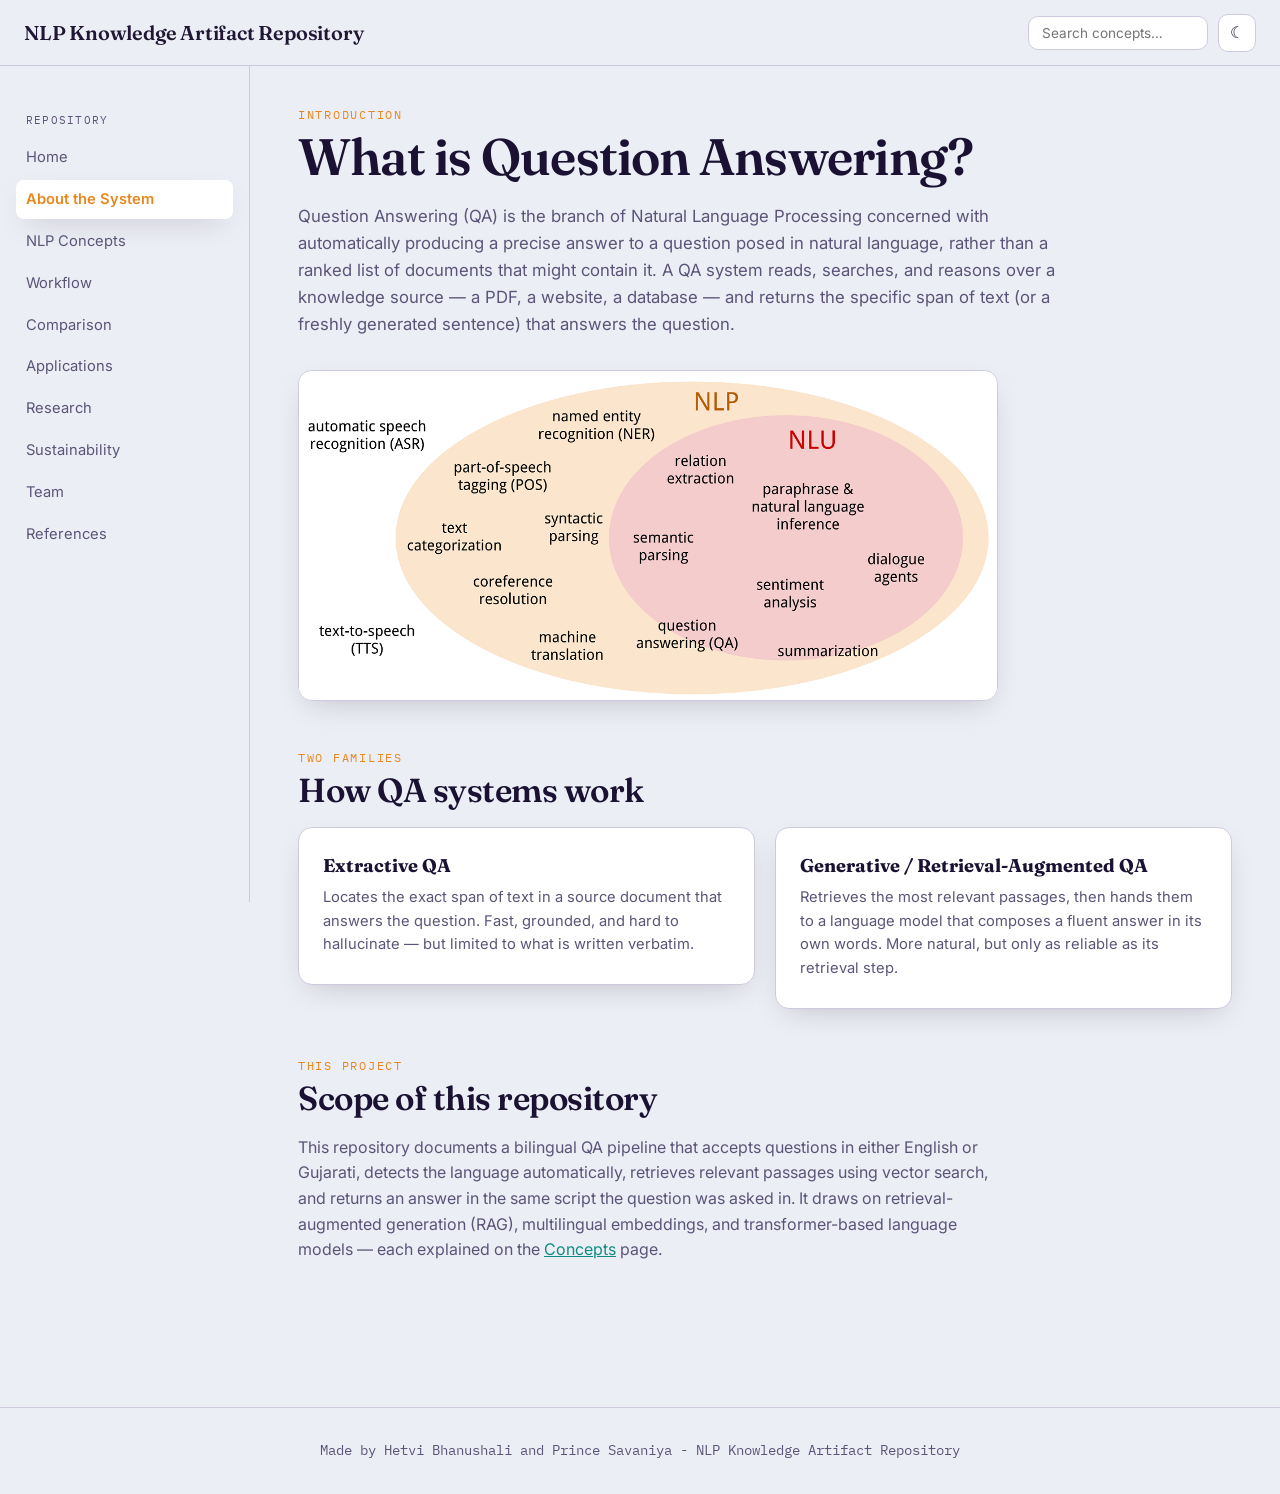
==== commit be246eef: "final code 1" ====
--- a/about.html
+++ b/about.html
@@ -21,7 +21,7 @@
     <div style="display:flex;align-items:center;gap:.4rem;">
       <button id="nav-toggle" class="icon-btn" aria-label="Toggle navigation">☰</button>
       <a class="brand" href="./index.html">
-        <span class="brand-en">Question</span>
+        <span class="brand-en">NLP Knowledge Artifact Repository</span>
       </a>
     </div>
     <div class="topbar-tools">
@@ -55,6 +55,12 @@
         posed in natural language, rather than a ranked list of documents that might contain it. A QA system reads,
         searches, and reasons over a knowledge source — a PDF, a website, a database — and returns the specific span of
         text (or a freshly generated sentence) that answers the question.</p>
+
+      <div class="reveal"
+        style="margin: 2rem 0; border-radius: var(--radius); overflow: hidden; border: 1px solid var(--border); box-shadow: var(--shadow); max-width: 70ch;">
+        <img src="assets/nlp%20&%20nlu.png" alt="NLP and NLU Overview"
+          style="width: 100%; height: auto; display: block;">
+      </div>
 
       <section class="reveal">
         <div class="lockup"><span class="eyebrow">Two families</span>
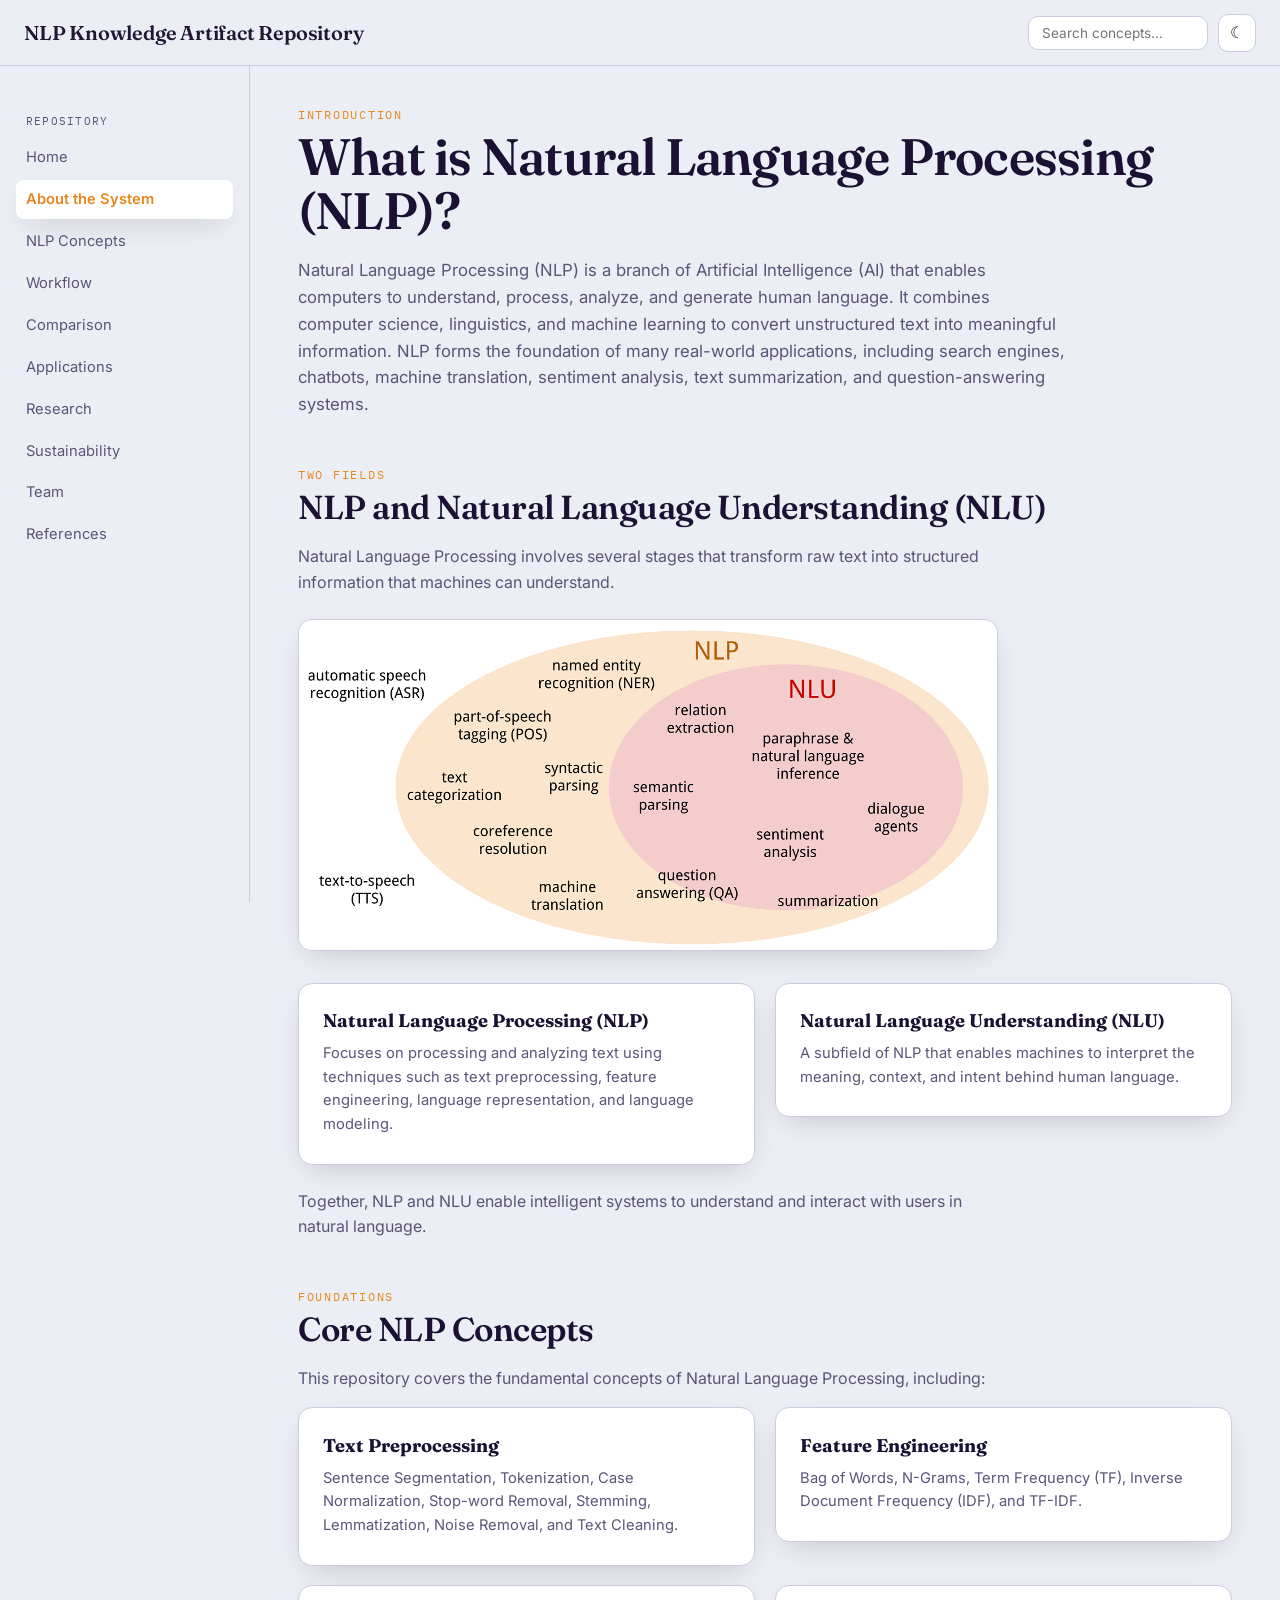
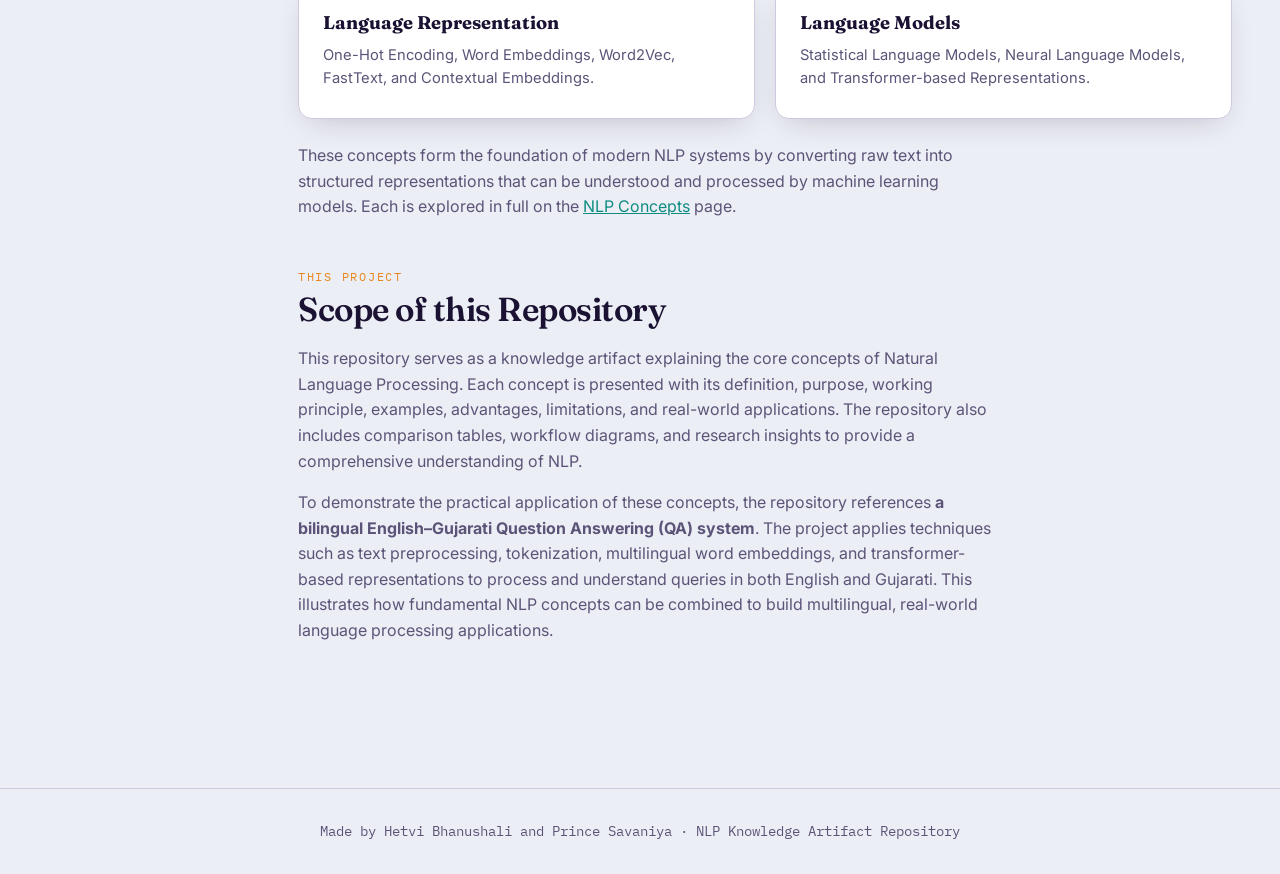
==== commit a99f9dc2: "final edits" ====
--- a/about.html
+++ b/about.html
@@ -4,7 +4,7 @@
 <head>
   <meta charset="UTF-8">
   <meta name="viewport" content="width=device-width, initial-scale=1.0">
-  <title>About the System · Question</title>
+  <title>About the System</title>
   <meta name="description"
     content="A bilingual (English + Gujarati) Question Answering Systems knowledge repository — concepts, pipelines, comparisons, applications and research.">
   <link rel="preconnect" href="https://fonts.googleapis.com">
@@ -48,52 +48,97 @@
     <main>
 
       <div class="lockup"><span class="eyebrow">Introduction</span>
-        <h1>What is Question Answering?</h1>
+        <h1>What is Natural Language Processing (NLP)?</h1>
       </div>
-      <p class="reveal" style="max-width:70ch; color:var(--text-mute); font-size:1.05rem;">Question Answering (QA) is
-        the branch of Natural Language Processing concerned with automatically producing a precise answer to a question
-        posed in natural language, rather than a ranked list of documents that might contain it. A QA system reads,
-        searches, and reasons over a knowledge source — a PDF, a website, a database — and returns the specific span of
-        text (or a freshly generated sentence) that answers the question.</p>
-
-      <div class="reveal"
-        style="margin: 2rem 0; border-radius: var(--radius); overflow: hidden; border: 1px solid var(--border); box-shadow: var(--shadow); max-width: 70ch;">
-        <img src="assets/nlp%20&%20nlu.png" alt="NLP and NLU Overview"
-          style="width: 100%; height: auto; display: block;">
-      </div>
+      <p class="reveal" style="max-width:70ch; color:var(--text-mute); font-size:1.05rem;">Natural Language
+        Processing (NLP) is a branch of Artificial Intelligence (AI) that enables computers to understand, process,
+        analyze, and generate human language. It combines computer science, linguistics, and machine learning to
+        convert unstructured text into meaningful information. NLP forms the foundation of many real-world
+        applications, including search engines, chatbots, machine translation, sentiment analysis, text
+        summarization, and question-answering systems.</p>
 
       <section class="reveal">
-        <div class="lockup"><span class="eyebrow">Two families</span>
-          <h2>How QA systems work</h2>
+        <div class="lockup"><span class="eyebrow">Two fields</span>
+          <h2>NLP and Natural Language Understanding (NLU)</h2>
         </div>
+        <p style="max-width:70ch; color:var(--text-mute);">Natural Language Processing involves several stages that
+          transform raw text into structured information that machines can understand.</p>
+
+        <div class="reveal"
+          style="margin: 1.5rem 0 2rem; border-radius: var(--radius); overflow: hidden; border: 1px solid var(--border); box-shadow: var(--shadow); max-width: 70ch;">
+          <img src="assets/nlp%20&%20nlu.png" alt="NLP and NLU Overview"
+            style="width: 100%; height: auto; display: block;">
+        </div>
+
         <div class="grid grid-2">
           <div class="card">
-            <h3>Extractive QA</h3>
-            <p>Locates the exact span of text in a source document that answers the question. Fast, grounded, and hard
-              to hallucinate — but limited to what is written verbatim.</p>
+            <h3>Natural Language Processing (NLP)</h3>
+            <p>Focuses on processing and analyzing text using techniques such as text preprocessing, feature
+              engineering, language representation, and language modeling.</p>
           </div>
           <div class="card">
-            <h3>Generative / Retrieval-Augmented QA</h3>
-            <p>Retrieves the most relevant passages, then hands them to a language model that composes a fluent answer
-              in its own words. More natural, but only as reliable as its retrieval step.</p>
+            <h3>Natural Language Understanding (NLU)</h3>
+            <p>A subfield of NLP that enables machines to interpret the meaning, context, and intent behind human
+              language.</p>
           </div>
         </div>
+        <p style="max-width:70ch; color:var(--text-mute); margin-top:1.5rem;">Together, NLP and NLU enable
+          intelligent systems to understand and interact with users in natural language.</p>
+      </section>
+
+      <section class="reveal">
+        <div class="lockup"><span class="eyebrow">Foundations</span>
+          <h2>Core NLP Concepts</h2>
+        </div>
+        <p style="max-width:70ch; color:var(--text-mute);">This repository covers the fundamental concepts of Natural
+          Language Processing, including:</p>
+
+        <div class="grid grid-2">
+          <div class="card">
+            <h3>Text Preprocessing</h3>
+            <p>Sentence Segmentation, Tokenization, Case Normalization, Stop-word Removal, Stemming, Lemmatization,
+              Noise Removal, and Text Cleaning.</p>
+          </div>
+          <div class="card">
+            <h3>Feature Engineering</h3>
+            <p>Bag of Words, N-Grams, Term Frequency (TF), Inverse Document Frequency (IDF), and TF-IDF.</p>
+          </div>
+          <div class="card">
+            <h3>Language Representation</h3>
+            <p>One-Hot Encoding, Word Embeddings, Word2Vec, FastText, and Contextual Embeddings.</p>
+          </div>
+          <div class="card">
+            <h3>Language Models</h3>
+            <p>Statistical Language Models, Neural Language Models, and Transformer-based Representations.</p>
+          </div>
+        </div>
+        <p style="max-width:70ch; color:var(--text-mute); margin-top:1.5rem;">These concepts form the foundation of
+          modern NLP systems by converting raw text into structured representations that can be understood and
+          processed by machine learning models. Each is explored in full on the <a href="concepts.html">NLP
+            Concepts</a> page.</p>
       </section>
 
       <section class="reveal">
         <div class="lockup"><span class="eyebrow">This project</span>
-          <h2>Scope of this repository</h2>
+          <h2>Scope of this Repository</h2>
         </div>
-        <p style="max-width:70ch; color:var(--text-mute);">This repository documents a bilingual QA pipeline that
-          accepts questions in either English or Gujarati, detects the language automatically, retrieves relevant
-          passages using vector search, and returns an answer in the same script the question was asked in. It draws on
-          retrieval-augmented generation (RAG), multilingual embeddings, and transformer-based language models — each
-          explained on the <a href="concepts.html">Concepts</a> page.</p>
+        <p style="max-width:70ch; color:var(--text-mute);">This repository serves as a knowledge artifact explaining
+          the core concepts of Natural Language Processing. Each concept is presented with its definition, purpose,
+          working principle, examples, advantages, limitations, and real-world applications. The repository also
+          includes comparison tables, workflow diagrams, and research insights to provide a comprehensive
+          understanding of NLP.</p>
+        <p style="max-width:70ch; color:var(--text-mute); margin-top:1rem;">To demonstrate the practical application
+          of these concepts, the repository references <strong> a bilingual English–Gujarati Question Answering (QA)
+            system</strong>.
+          The project applies techniques such as text preprocessing, tokenization, multilingual word embeddings, and
+          transformer-based representations to process and understand queries in both English and Gujarati. This
+          illustrates how fundamental NLP concepts can be combined to build multilingual, real-world language
+          processing applications.</p>
       </section>
     </main>
   </div>
   <footer>
-    Made by Hetvi Bhanushali and Prince Savaniya - NLP Knowledge Artifact Repository</footer>
+    Made by Hetvi Bhanushali and Prince Savaniya · NLP Knowledge Artifact Repository</footer>
   <button id="top-btn" aria-label="Back to top">↑</button>
   <script src="./js/script.js"></script>
 </body>
